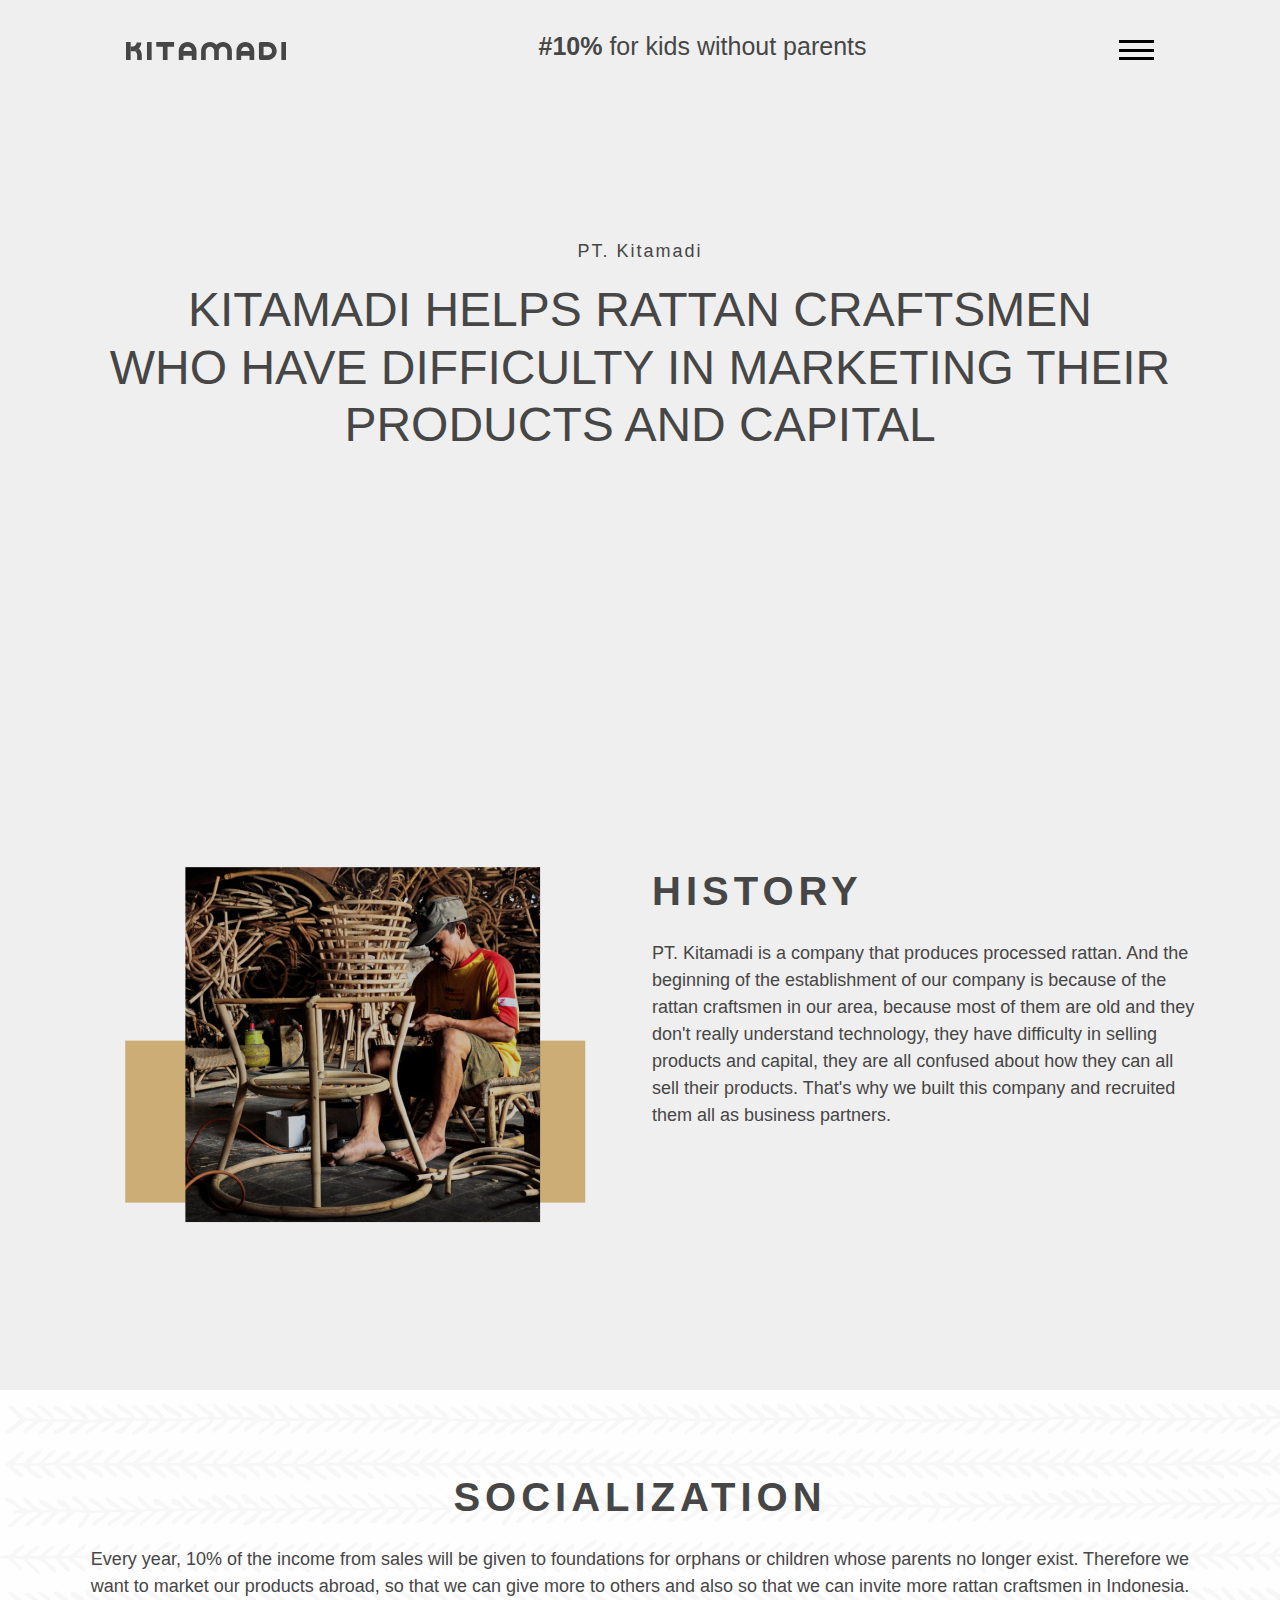
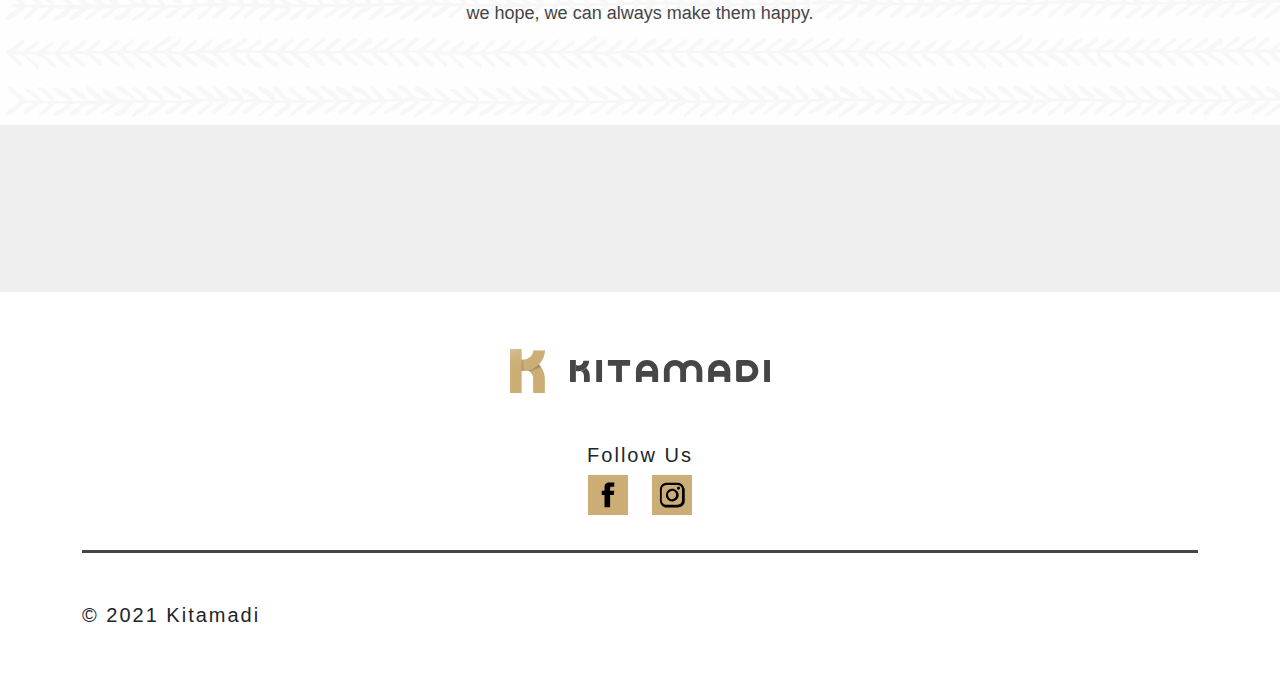
==== file html/about us.html @ fb44e070 "project v.1" ====
<!DOCTYPE html>
<html lang="en">
<head>
  <meta charset="UTF-8">
  <meta name="viewport" content="width=device-width, initial-scale=1.0">
  <title>About Kitamadi</title>
  <link rel="stylesheet" href="../css/bootstrap.min.css">
  <link rel="stylesheet" href="../css me/about us.css">
  <link rel="stylesheet" href="../css me/navbar.footer.css">
</head>
<body>

  <!-- Navbar -->
  <header>
    <nav>
      <div class="logo">
        <a href="../index.html">
          <img src="../image/Tulisan Logo Perusahaan 2.svg" alt="Kitamadi">
        </a>
      </div>
  
      <div class="slogan">
        <h4><span>#10%</span> for kids without parents</h4>
      </div>
  
      <ul>
        <li><a href="../index.html" class="">Home</a></li>
        <li><a href="about us.html" class="">About Us</a></li>
        <li><a href="product.html" class="">Product</a></li>
        <li><a href="contact us.html" class="">Contact Us</a></li>
      </ul>
  
      <div class="menu-toggle">
        <input type="checkbox">
        <span></span>
        <span></span>
        <span></span>
      </div>
    </nav>
  </header>

  <!-- Header -->
  <div class="header">
    <div class="container">
      <P>PT. Kitamadi</P>
      <h1>KITAMADI HELPS RATTAN CRAFTSMEN <br>
        WHO HAVE DIFFICULTY IN MARKETING THEIR <br>
        PRODUCTS AND CAPITAL<br>
      </h1>
    </div>    
  </div>

  <!-- About Us -->
  <div class="container">
    <div class="about">
      <div class="col-12">
        <div class="row">
          <div class="col-lg">
            <div class="gambar-about">
              <img src="../image/foto about.png" alt="About" class="img-fluid">
            </div>            
          </div>
          <div class="col-lg">
            <div class="detail-about">
              <h1>HISTORY</h1>
              <p>PT. Kitamadi is a company that produces processed rattan. And the beginning of the establishment of our company is because of the rattan craftsmen in our area, because most of them are old and they don't really understand technology, they have difficulty in selling products and capital, they are all confused about how they can all sell their products. That's why we built this company and recruited them all as business partners.</p>
            </div>
          </div>
        </div>
      </div>
    </div>
  </div>

  <!-- Socialization -->
  <div class="socialization">
    <div class="container">
      <h1>SOCIALIZATION</h1>
      <p>Every year, 10% of the income from sales will be given to foundations for orphans or children whose parents no longer exist. Therefore we want to market our products abroad, so that we can give more to others and also so that we can invite more rattan craftsmen in Indonesia.<br>
        we hope, we can always make them happy.</p>
    </div>
  </div>

  <!-- Footer -->
  <footer>
    <div class="container">
      <div class="logo-footer">
        <img src="../image/Logo Perusahaan 2.png" alt="Logo">
        <img src="../image/Tulisan Logo Perusahaan 2.svg" alt="Kitamadi">
      </div>
      <div class="panel-follow">
        <h4>Follow Us</h4>
        <div class="foto-panel-follow">
          <a href="https://web.facebook.com/Kitamadi-ID-103381135523482" target="_blank"><img src="../image/follow facebook.svg" alt="Facebook"></a>
          <a href="https://www.instagram.com/kitamadi.id/" target="_blank"><img src="../image/follow instagram.svg" alt="Instagram"></a>
        </div>
      </div>
      <hr color="#464646" size="5px" style="margin: 35px 0;">
      <h4>© 2021 Kitamadi</h4>
    </div>
  </footer>




  <!-- Script -->
  <script src="../js/bootstrap.min.js"></script>
  <script src="../js/jquery-3.5.1.min.js"></script>
  <!-- Script Navbar -->
  <script src="../js me/script.toggle.js"></script>
  
</body>
</html>
---- css me/about us.css ----
* {
  margin: 0;
  padding: 0;
}

body {
  background-color: #EFEFEF;
  font-family: 'SF Display', sans-serif;
  overflow-x: hidden;
}

/* Header */
.header {
  display: flex;
  flex-direction: column;
  height: 700px;
  justify-content: center;
  text-align: center;
  align-items: center;
}

.header h1 {
  font-family: 'Nooa Semiserif', sans-serif;
  font-size: 3em;
  color: #464646;
}

.header p {
  font-size: 18px;
  letter-spacing: 2px;
  color: #464646;
}

/* About */
.about {
  display: flex;
  justify-content: center;
  margin-top: 167px;
  color: #464646;
}

.about .gambar-about {
  text-align: center;
}

.about .detail-about h1 {
  font-weight: 600;
  letter-spacing: 5px;
}

.about .detail-about p {
  margin-top: 25px;
  font-size: 18px;
}

/* Socialization */
.socialization {
  display: flex;
  content: '';
  background-image: url(../image/bg\ about\ socialization.svg);
  background-size: cover;
  height: 335px;
  margin-top: 167px;
  align-items: center;
}

.socialization h1 {
  text-align: center;
  font-weight: 600;
  letter-spacing: 5px;
  color: #464646;
}

.socialization p {
  margin-top: 25px;
  font-size: 18px;
  text-align: center;
  color: #464646;
}


/* Ukuran Mobile */
@media screen and (max-width: 576px) {

  /* Header */
  .header {
    height: 600px;
    justify-content: center;
    text-align: center;
    align-items: center;
  }

  .header h1 {
    font-family: 'Nooa Semiserif', sans-serif;
    font-size: 1.5em;
    color: #464646;
  }

  .header p {
    font-size: 15px;
    color: #464646;
  }

  /* About */
  .about {
    margin-top: 120px;
  }

  .about .detail-about {
    margin-top: 40px;  
  }

  .about .detail-about h1 {
    font-weight: 600;
    letter-spacing: 5px;
    font-size: 1.5em;
    text-align: center;
  }
  
  .about .detail-about p {
    margin-top: 25px;
    font-size: 15px;
  }

  /* Socialization */
  .socialization {
    margin-top: 120px;
  }

  .socialization h1 {
    font-weight: 600;
    letter-spacing: 5px;
    font-size: 1.5em;
  }

  .socialization p {
    margin-top: 25px;
    font-size: 15px;
  }
}
---- css me/navbar.footer.css ----
/* Navbar */
nav {
  display: flex;
  justify-content: space-around;
   /*width ini kalau ada position fixed  */
  width: 100%; 
  height: 100px;
  align-items: center;
  position: fixed;
  /* position: relative; */
  z-index: 2;
}

nav::before {
  content: '';
  display: block;
  width: 100%;
  height: 75%;
  background-color: #EFEFEF;
  position: absolute;
  top: 0;
}

nav::after {
  content: '';
  display: block;
  width: 100%;
  height: 25%;
  background-image: linear-gradient(to bottom, rgb(239, 239, 239, 1), rgba(239, 239, 239, 0));
  position: absolute;
  bottom: 0;
}

nav .logo {
  position: relative;
}

nav .logo img {
  width: 160px;
  height: auto;
}

nav .slogan h4 {
  position: relative;
  font-weight: 300;
  font-size: 25px;
  color: #464646;
}

nav .slogan h4 span {
  font-weight: 800;
}

nav ul {
  display: flex;
  flex-direction: column;
  list-style: none;
  position: absolute;
  right: 0;
  top: 0;
  width: 100%;
  height: 100vh;
  background-color: chartreuse;
  justify-content: space-evenly;
  align-items: center;
  z-index: 1;
  background-color: #d8d8d8;
  transform: translateY(-100%);
  transition: all 1s;
  opacity: 0;
}

nav ul li {
  margin-top: -300px;
  margin-bottom: -150px;
}

nav ul li a {
  color: #464646;
  text-decoration: none;
  font-weight: 500;
  letter-spacing: 2px;
  
}

nav ul li a:hover {
  color: rgb(110, 110, 110);
  font-size: 1.1em;
}

nav ul.slide {
  transform: translateY(0);
  opacity: 1;
}

/* Hamburger Menu */

.menu-toggle {
  display: flex;
  flex-direction: column;
  height: 20px;
  justify-content: space-between;
  position: relative;
  z-index: 2;
}

.menu-toggle input {
  position: absolute;
  width: 40px;
  height: 28px;
  left: -6px;
  top: -5px;
  opacity: 0;
  cursor: pointer;
  z-index: 2;
}

.menu-toggle span {
  display: block;
  width: 35px;
  height: 3px;
  background-color: black;
  transition: all 0.5s;
}

/* Hamburger Menu Animation */

.menu-toggle span:nth-child(2) {
  transform-origin: 0 0;
}

.menu-toggle input:checked ~ span:nth-child(2) {
  transform: rotate(45deg) translate(-3px, -2px);
}

.menu-toggle span:nth-child(4) {
  transform-origin: 0 100%;
}

.menu-toggle input:checked ~ span:nth-child(4) {
  transform: rotate(-45deg) translate(-4px, 1px);
}

.menu-toggle input:checked ~ span:nth-child(3) {
  transform: scale(0);
  opacity: 0;
}

/* Footer */
footer {
  display: flex;
  align-items: center;
  height: 400px;
  background-color: rgb(255, 255, 255);
  margin-top: 167px;
}

footer h4 {
  margin-top: 50px;
  font-size: 20px;
  font-weight: 500;
  letter-spacing: 2px;
}

footer .logo-footer {
  text-align: center;
  margin-bottom: 50px;
}

footer .logo-footer img:nth-child(1){
  width: 35px;
  height: auto;
  margin-right: 20px;
}

footer .logo-footer img:nth-child(2){
  width: 200px;
  height: auto;
}

footer .panel-follow {
  text-align: center;
}

footer .panel-follow h4 {
  font-size: 20px;
  font-weight: 500;
}

footer .panel-follow img {
  width: 40px;
  margin: 0 10px;
}

footer hr {
  color: #464646;
  opacity: 100%;
}


/* Ukuran Mobile */
@media screen and (max-width: 576px) {
  /* Navbar */ 
  nav {
    height: 70px;
    padding-left: 20px;
    padding-right: 20px;
    justify-content: space-between;
  }

  nav::before {
    margin-left: -20px;
  }

  nav::after {
    margin-left: -20px;
  }
  
  nav .logo img {
    width: 100px;
    height: auto;
  }

  nav .slogan {
    display: none;
  }

  nav ul li {
    font-size: 0.8em;
  }

  /* Hamburger Menu */

  .menu-toggle {
    height: 13px;
  }

  .menu-toggle span {
    width: 25px;
    height: 2px;
  }

  /* Footer */
  footer {
    margin-top: 120px;
    height: 200px;
  }
  
  footer h4 {
    margin-top: 30px;
    font-size: 15px;
    letter-spacing: 0;
  }
  
  footer .logo-footer {
    display: none;
  }
  
  footer .panel-follow h4 {
    font-size: 15px;
    font-weight: 500;
  }
  
  footer .panel-follow img {
    width: 30px;
    margin: 0 5px;
  }
  
  footer hr {
    color: #464646;
    opacity: 100%;
  }
}
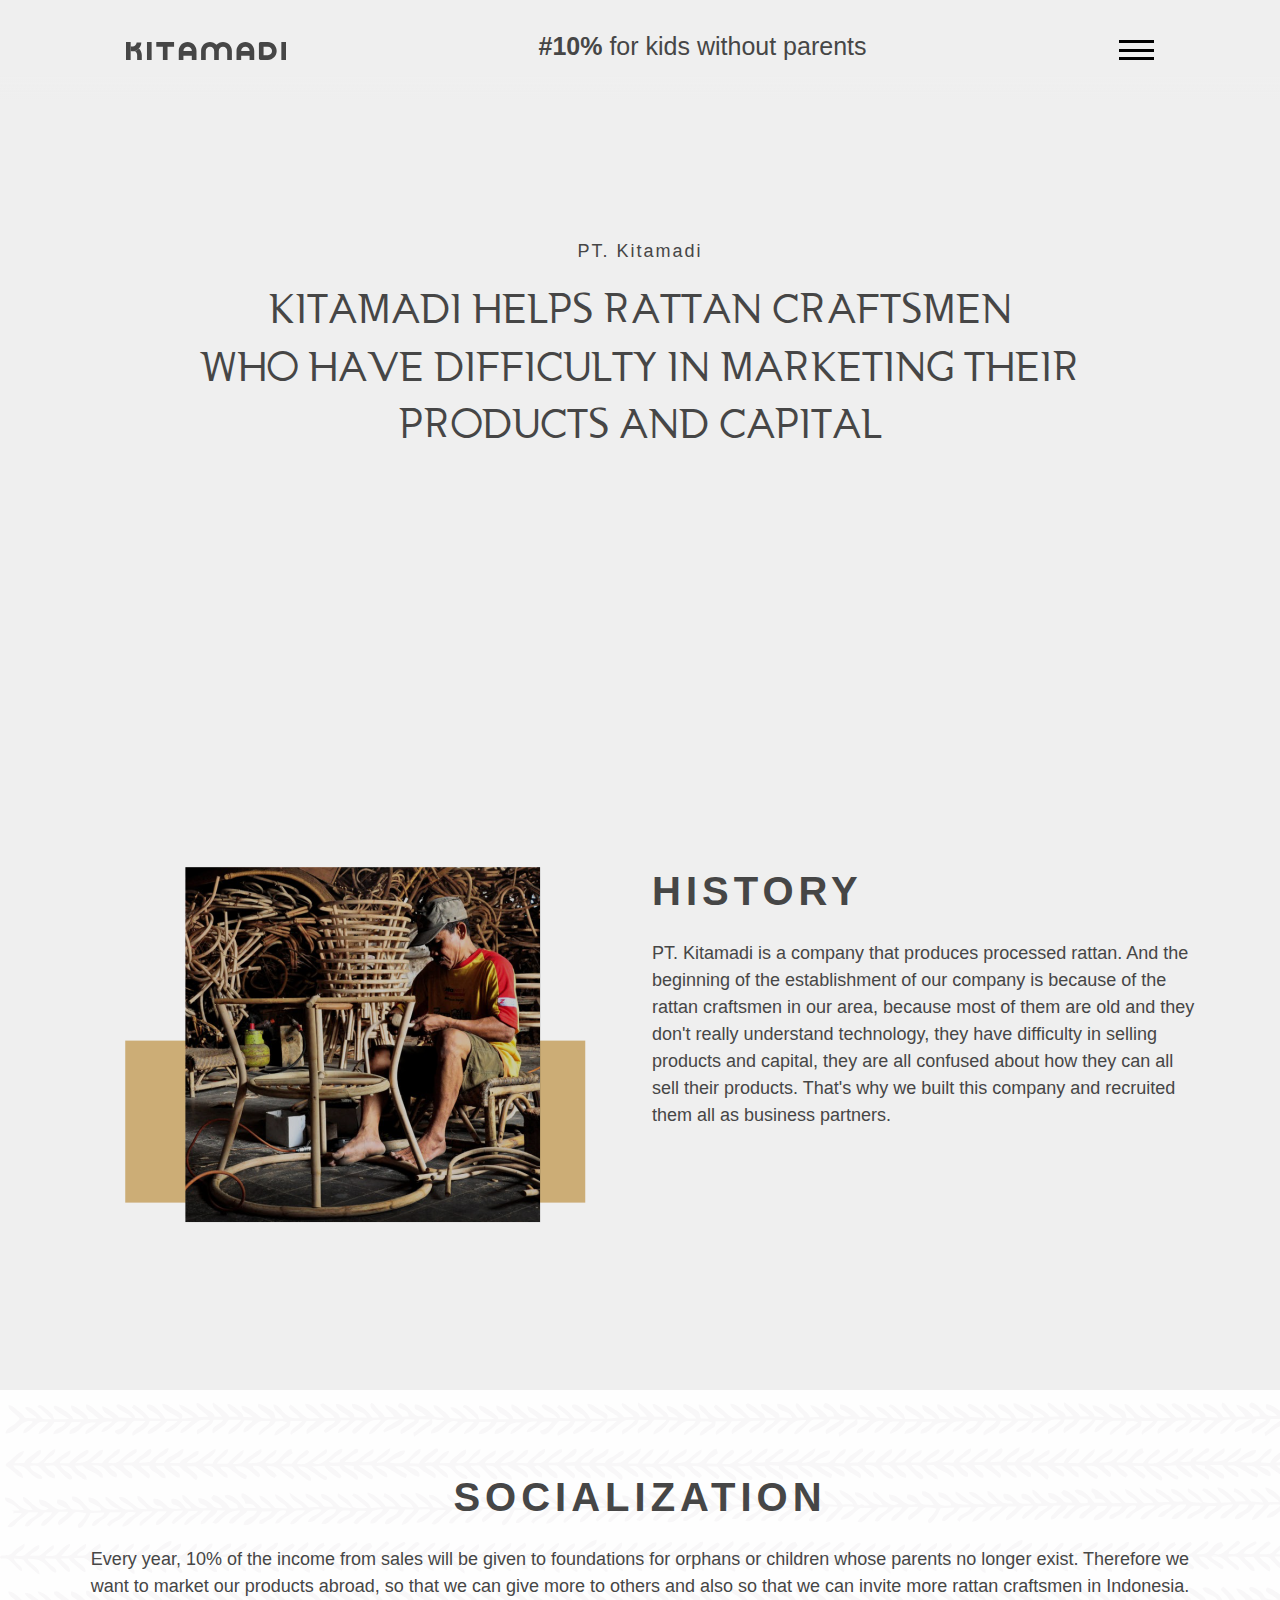
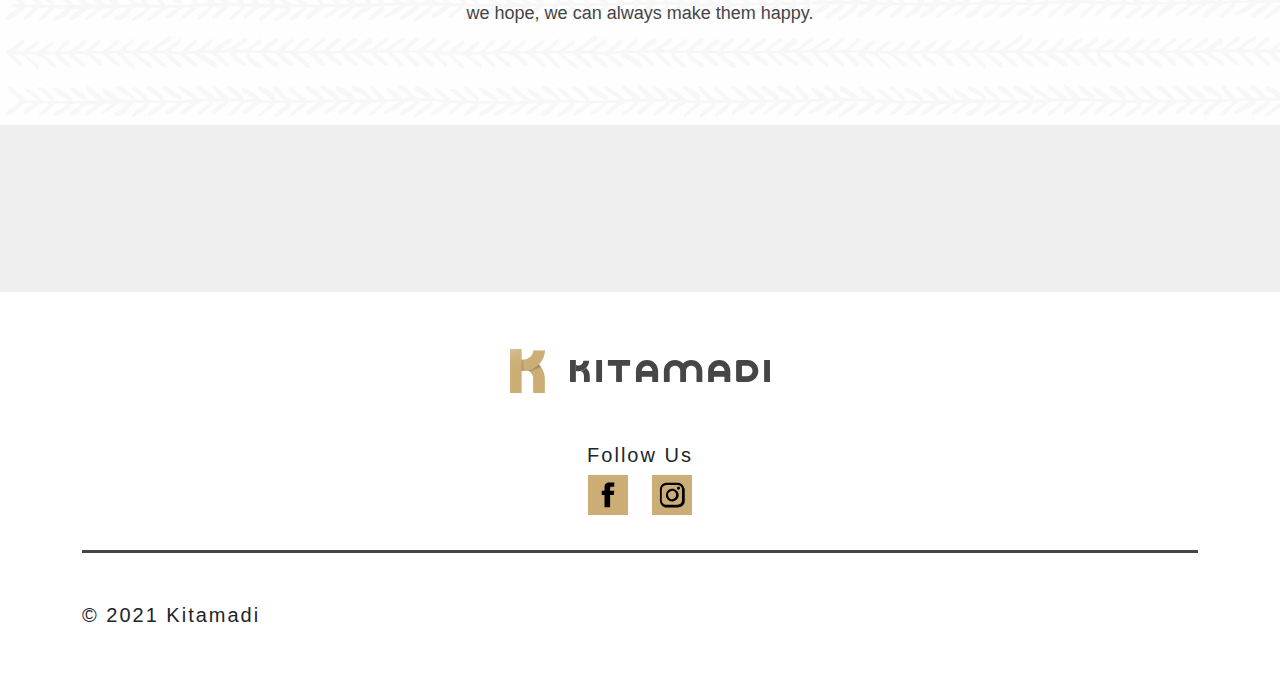
==== commit 72b03511: "second commit" ====
--- a/file html/about us.html
+++ b/file html/about us.html
@@ -7,6 +7,14 @@
   <link rel="stylesheet" href="../css/bootstrap.min.css">
   <link rel="stylesheet" href="../css me/about us.css">
   <link rel="stylesheet" href="../css me/navbar.footer.css">
+  <style>
+    @font-face {
+      font-family: 'SF Display';
+      src: url(../font/SF-Compact-Display-Regular.otf);
+      font-family: 'Nooa Semiserif';
+      src: url(../font/NOOA\ Demi-Serif\ DEMO.ttf);
+    }
+  </style>
 </head>
 <body>
 
